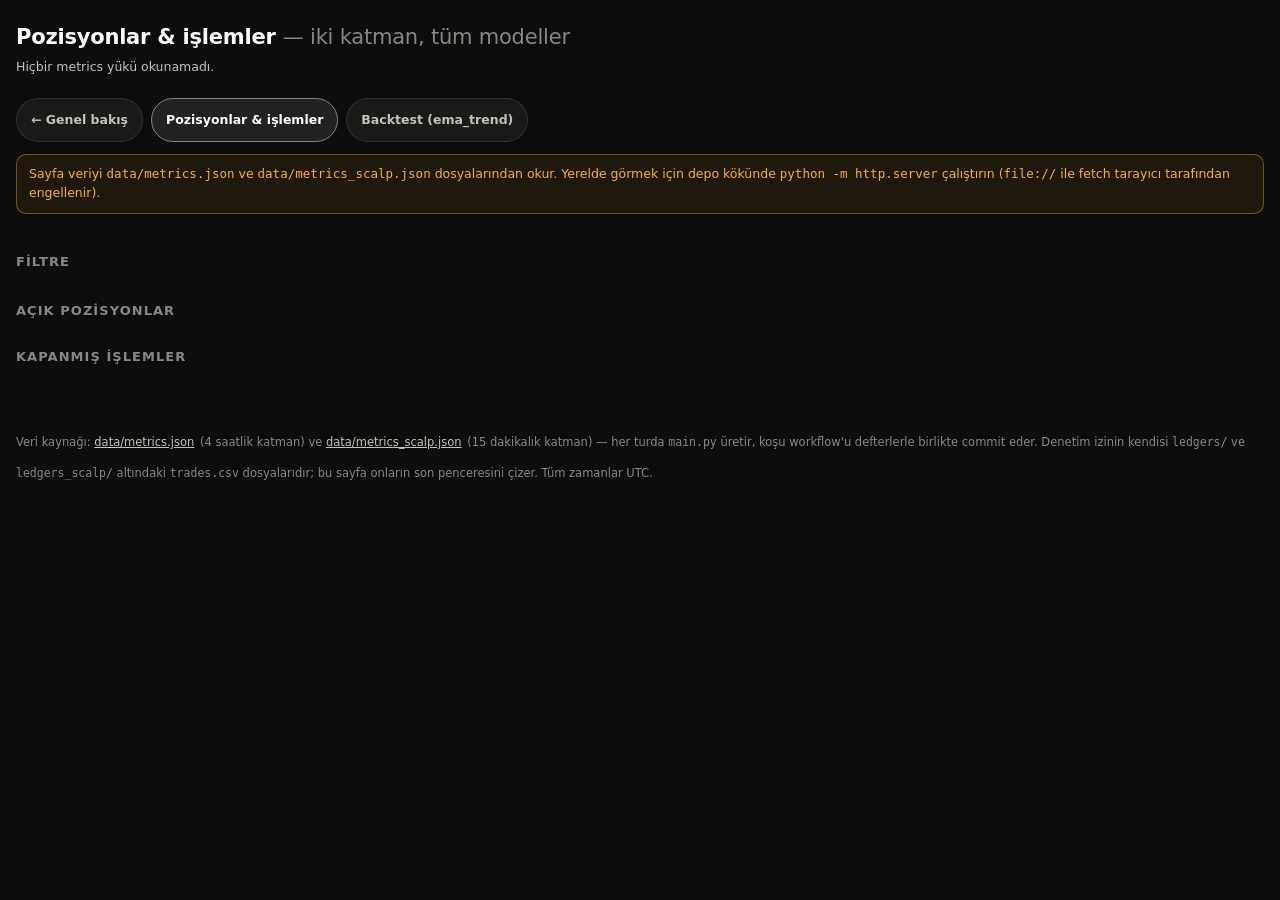
==== docs/positions.html @ c072cf9b "Add crypto-paper-bot multi-strategy paper trading measurement framework Ports the project from mugia" ====
<!doctype html>
<html lang="tr">
<head>
<meta charset="utf-8">
<meta name="viewport" content="width=device-width, initial-scale=1, viewport-fit=cover">
<meta name="color-scheme" content="dark">
<meta name="theme-color" content="#0d0d0d">
<link rel="icon" href="data:,">
<title>Pozisyonlar & işlemler — Paper Trading</title>
<!--
  YOĞUN GÖRÜNÜM: açık pozisyonların ve kapanmış işlemlerin tamamı, İKİ KATMAN
  (4 saatlik `base` ve 15 dakikalık `scalp`) tek sayfada, model filtresiyle.

  Neden iki katman aynı sayfada ama aynı İSTATİSTİKTE değil: bu sayfa bir sıralama
  tablosu değil, bir DEFTER GÖRÜNÜMÜDÜR — "şu anda ne açık, bugüne kadar ne kapandı"
  sorusunu cevaplar. Katmanlar arası kıyas yapılmaz (CLAUDE.md > Katmanlar), bu yüzden
  katman her satırda etiketiyle durur ve ölçüm şeridi KATMAN BAŞINA AYRI bir kart
  verir; iki katmanın ortalama R'si hiçbir görünümde tek bir sayıda toplanmaz.

  Sayfa ORTALAMA R ve KAZANMA ORANINI HESAPLAMAZ: ikisini de yükten okur
  (shared.js::statsSlice -> core/metrics.py). Aynı sayının iki yerde hesaplanması,
  bugün hizalansa bile yarın ayrışır ve aynı model iki sayfada iki farklı kazanma
  oranı gösterirdi — okuyucuya iki ayrı ölçüm gibi gelirdi (kural 7).

  Tablo bir DOLUM defteridir: kısmi çıkışlar ve fraksiyonel hedefler ayrı satır olarak
  GÖRÜNÜR ama istatistiğe GİRMEZ ve "DİLİM" etiketiyle durur. Tamamlanmış bir işlem
  değil, aynı pozisyonun bir dilimidirler; ölçüm onları pozisyon başına birleştirir
  (core/metrics.py::merge_fills), bu yüzden işlem sayısı satır sayısından az olabilir.

  Ortak tasarım dili ve yardımcılar kardeş dosyalarda: shared.css, shared.js. Harici
  framework yok, build adımı yok, CDN yok.

  MOBİL: 480px altında tablolar kart düzenine DÖNER (yatay kaydırma değil) — kritik
  kolon ekran dışına taşarsa sayfa o sayıyı hiç göstermemiş olur. 480px ile tam
  genişliğin arasındaki ekranlarda tablo KENDİ konteynerinde kayar, sayfa değil.
-->
<link rel="stylesheet" href="shared.css">
<style>
  /* Yalnızca bu sayfaya özgü: yoğun tablonun kırılımı ve durum rozetleri. */

  /* Tablo ile kart AYNI veriyi iki düzende verir; hangisinin görüneceğine yalnızca
     genişlik karar verir. Eşik 480px: altında hiçbir tablo düzeni 15 kolonu sayıları
     kırpmadan veremez, üstünde tablo konteyneri kendi içinde kayar. */
  .wide { display: none; }
  .tablewrap {
    overflow-x: auto; -webkit-overflow-scrolling: touch;
    border: 1px solid var(--hair); border-radius: var(--radius); background: var(--surface);
  }
  .tablewrap > table.grid { min-width: 100%; }
  .tablewrap table.grid th { position: sticky; top: 0; background: var(--surface); z-index: 1; }
  /* Model adı satırın kimliğidir: sarmaz, kırpılmaz. */
  table.grid td.model-cell { white-space: nowrap; color: var(--ink); font-weight: 600; }
  table.grid td.state-cell { white-space: nowrap; }
  /* Sonuç kolonu: KAZANÇ/KAYIP ayrımı renkle DEĞİL, önce sözle verilir — renk körlüğünde
     tek başına renk bir sonuç bildiremez. */
  .outcome { display: inline-flex; align-items: baseline; gap: 6px; white-space: nowrap; }
  .outcome b { font-size: 10px; letter-spacing: 0.06em; font-weight: 700; }
  .outcome span { color: var(--ink-muted); font-size: 11px; }

  .filters { display: flex; flex-wrap: wrap; gap: 10px 12px; align-items: flex-end; }
  .filters .field select { max-width: min(92vw, 320px); }
  .summary { margin-bottom: 10px; }

  /* Ölçüm kartı KATMAN BAŞINADIR: `layer=all` iken iki kart yan yana değil ALT ALTA
     durur ve her biri kendi başlığını taşır. Yan yana koymak, iki katmanın sayılarını
     aynı satırda kıyaslanacak bir çift gibi gösterirdi (CLAUDE.md > Katmanlar). */
  .measure { margin-bottom: 12px; }
  .measure-h { display: flex; flex-wrap: wrap; gap: 4px 8px; align-items: baseline; margin-bottom: 6px; }
  .measure-h b { font-size: 12px; letter-spacing: 0.04em; text-transform: uppercase; }
  .measure-h span { color: var(--ink-muted); font-size: 11px; }
  .measure-note { margin-top: -2px; }

  @media (min-width: 480px) {
    .wide { display: block; }
    .narrow { display: none; }
  }
</style>
</head>

<body>
<div class="wrap wide-page">

  <header class="top">
    <h1>Pozisyonlar &amp; işlemler <span>— iki katman, tüm modeller</span></h1>
    <p class="sub" id="stamp">yükleniyor…</p>
    <div class="chips" id="chips"></div>
    <nav class="nav">
      <a href="index.html">← Genel bakış</a>
      <a href="positions.html" aria-current="page">Pozisyonlar &amp; işlemler</a>
      <a href="backtest.html">Backtest (ema_trend)</a>
    </nav>
    <div id="banner"></div>
  </header>

  <main>
    <section id="sec-filters">
      <h2>Filtre</h2>
      <div class="filters" id="filters"></div>
    </section>

    <section id="sec-open">
      <h2>Açık pozisyonlar</h2>
      <p class="note" id="open-note"></p>
      <div id="open-host"></div>
    </section>

    <section id="sec-closed">
      <h2>Kapanmış işlemler</h2>
      <p class="note" id="closed-note"></p>
      <div id="closed-summary"></div>
      <div class="controls" id="closed-filters"></div>
      <div id="closed-host"></div>
      <div class="pager" id="closed-pager"></div>
    </section>
  </main>

  <footer>
    Veri kaynağı: <a href="data/metrics.json">data/metrics.json</a> (4 saatlik katman) ve
    <a href="data/metrics_scalp.json">data/metrics_scalp.json</a> (15 dakikalık katman) —
    her turda <code>main.py</code> üretir, koşu workflow'u defterlerle birlikte commit eder.
    Denetim izinin kendisi <code>ledgers/</code> ve <code>ledgers_scalp/</code> altındaki
    <code>trades.csv</code> dosyalarıdır; bu sayfa onların son penceresini çizer.
    Tüm zamanlar UTC. <span id="foot-extra"></span>
  </footer>

</div>

<script src="shared.js"></script>
<script>
"use strict";

/* ------------------------------------------------------------------ *
 * Katmanlar. İkisi AYRI yüktür ve ayrı turlarda koşar (config.yaml >
 * layers): biri okunamıyorsa (katman henüz hiç koşmadı, fork) sayfa
 * diğerini gösterir ve eksikliği SÖYLER — sessizce boş bir tablo,
 * "hiç işlem yok" ile "dosya yok"u aynı görüntüye indirirdi.
 * ------------------------------------------------------------------ */
const LAYERS = [
  { key: "base",  file: "data/metrics.json",       label: "4 saat",  note: "ana yarışma" },
  { key: "scalp", file: "data/metrics_scalp.json", label: "15 dk",   note: "scalp katmanı" },
];

const TRADE_PAGE_SIZE = 50;

let PAYLOADS = {};        // katman -> yük
let MISSING = [];         // okunamayan katmanlar
let POSITIONS = [];       // tüm açık pozisyonlar (katman etiketli)
let TRADES = [];          // tüm kapanmış işlem satırları (katman etiketli)
let MODEL_INDEX = [];     // {layer, model, is_replica, is_benchmark}
let TRADE_WINDOW = [];    // {layer, model, total, shown} — yükün penceresi
let STYLE = {};           // model -> {color, ...}; docs/shared.js::assignStyles

const view = { layer: "all", model: "all", dir: "all", outcome: "all", from: "", to: "", page: 0 };

/* ------------------------------------------------------------------ *
 * Yükleme — iki yük paralel okunur, biri düşerse diğeri çizilir.
 * ------------------------------------------------------------------ */
Promise.all(LAYERS.map((layer) =>
  fetchPayload(layer.file)
    .then((d) => ({ layer, data: d }))
    .catch(() => ({ layer, data: null }))
)).then((results) => {
  for (const { layer, data } of results) {
    if (data) PAYLOADS[layer.key] = data; else MISSING.push(layer);
  }
  if (!Object.keys(PAYLOADS).length) {
    el("stamp").textContent = "Hiçbir metrics yükü okunamadı.";
    el("banner").innerHTML =
      '<div class="banner">Sayfa veriyi <code>data/metrics.json</code> ve ' +
      '<code>data/metrics_scalp.json</code> dosyalarından okur. Yerelde görmek için depo ' +
      'kökünde <code>python -m http.server</code> çalıştırın (<code>file://</code> ile fetch ' +
      'tarayıcı tarafından engellenir).</div>';
    return;
  }
  collect();
  readHash();
  renderHeader();
  renderFilters();
  renderAll();
  window.addEventListener("hashchange", () => { readHash(); renderFilters(); renderAll(); });
});

/* ------------------------------------------------------------------ *
 * Toplama: iki yükü TEK listeye indirger ama katman etiketini her
 * satırda taşır — satırın hangi ölçüm koşulundan geldiği kaybolursa
 * iki katman farkında olmadan aynı istatistikte toplanırdı.
 * ------------------------------------------------------------------ */
function collect() {
  POSITIONS = [];
  TRADES = [];
  MODEL_INDEX = [];
  TRADE_WINDOW = [];
  const styleModels = [], benchmarks = [], controls = [];

  for (const layer of LAYERS) {
    const d = PAYLOADS[layer.key];
    if (!d) continue;
    const replicaNames = d.replicas || [];
    const benchNames = d.benchmarks || [];
    const control = (d.acceptance || {}).control_model || null;

    for (const m of (d.models || [])) {
      const name = m.model || m.name;
      MODEL_INDEX.push({
        layer: layer.key,
        model: name,
        is_replica: !!m.is_replica || replicaNames.includes(name),
        is_benchmark: !!m.is_benchmark || benchNames.includes(name),
      });
      styleModels.push(name);
      if (benchNames.includes(name)) benchmarks.push(name);
      if (name === control) controls.push(name);
    }

    for (const p of (d.open_positions || [])) POSITIONS.push({ ...p, layer: layer.key });

    const section = (d.model_trades || {}).models || {};
    const names = Object.keys(section);
    if (names.length) {
      for (const model of names) {
        const entry = section[model] || {};
        const rows = entry.trades || [];
        for (const t of rows) TRADES.push({ ...t, model: t.model || model, layer: layer.key });
        TRADE_WINDOW.push({
          layer: layer.key, model,
          total: num(entry.total) ?? rows.length, shown: rows.length,
        });
      }
    } else {
      // `model_trades` bölümünden önce üretilmiş bir yük: ortak akış sessizce boş
      // gösterilmez, elde olan satırlar çizilir ve pencerenin eksik olduğu yazılır.
      for (const t of (d.recent_trades || [])) TRADES.push({ ...t, layer: layer.key, partialWindow: true });
    }
  }

  POSITIONS.sort((a, b) =>
    (a.model || "").localeCompare(b.model || "") ||
    String(b.opened_at || "").localeCompare(String(a.opened_at || "")));
  TRADES.sort((a, b) => String(b.closed_at || "").localeCompare(String(a.closed_at || "")));
  indexFills();
  STYLE = assignStyles(styleModels, benchmarks, controls[0] || null);
}

const layerLabel = (key) => (LAYERS.find((l) => l.key === key) || {}).label || key;
const modelKey = (row) => row.layer + "::" + row.model;

/* Yükte üç alan bulunmayabilir (bu sayfadan ÖNCE üretilmiş bir metrics.json):
   durum rozetleri, riske edilen tutar ve çıkışın alt sebebi. Eksikliği "—" ile
   geçiştirmek, okuyucuya "bu pozisyonda yönetim yok" dedirtirdi; sayfa bunun yerine
   yükün eski olduğunu söyler. */
const hasExitState = () => POSITIONS.some((p) => "breakeven_done" in p);
const hasLeverage = () => TRADES.some((t) => "leverage" in t);

/* ------------------------------------------------------------------ *
 * Adres çubuğu = görünüm durumu: filtrelenmiş bir görünüm
 * paylaşılabilir ve geri tuşu çalışır olmalı.
 * ------------------------------------------------------------------ */
function readHash() {
  const raw = (location.hash || "").replace(/^#/, "");
  const params = new URLSearchParams(raw);
  view.layer = params.get("layer") || "all";
  view.model = params.get("model") || "all";
  view.dir = params.get("dir") || "all";
  view.outcome = params.get("outcome") || "all";
  view.from = params.get("from") || "";
  view.to = params.get("to") || "";
  view.page = Math.max(0, parseInt(params.get("page") || "0", 10) || 0);
}

function writeHash(reset) {
  if (reset) view.page = 0;
  const params = new URLSearchParams();
  for (const key of ["layer", "model", "dir", "outcome", "from", "to"]) {
    if (view[key] && view[key] !== "all") params.set(key, view[key]);
  }
  if (view.page) params.set("page", String(view.page));
  const next = params.toString();
  // `replaceState` değil `hash`: geri tuşu filtre adımlarını geri almalı.
  location.hash = next ? "#" + next : "";
}

/* ------------------------------------------------------------------ *
 * Başlık
 * ------------------------------------------------------------------ */
function renderHeader() {
  const parts = LAYERS.filter((l) => PAYLOADS[l.key]).map((l) =>
    l.label + " katmanı son tur " + shortTs(PAYLOADS[l.key].as_of));
  el("stamp").textContent = parts.join(" · ");

  const chips = [];
  for (const layer of LAYERS) {
    const d = PAYLOADS[layer.key];
    if (!d) continue;
    const open = (d.open_positions || []).length;
    const models = (d.models || []).length;
    chips.push("<b>" + esc(layer.label) + "</b> " + models + " model · " + open + " açık pozisyon");
  }
  el("chips").innerHTML = chips.map((c) => '<span class="chip">' + c + "</span>").join("");

  const warnings = MISSING.map((l) =>
    l.label + " katmanının yükü (<code>" + esc(l.file) + "</code>) okunamadı: o katmanın " +
    "satırları bu sayfada yok.");
  const stale = [];
  if (POSITIONS.length && !hasExitState()) {
    stale.push("Yükte çıkış yönetimi durumu (başabaş/kısmi/takip) ve riske edilen tutar yok: " +
      "bu alanlar <code>core/report.py</code>'ye bu sayfayla eklendi ve bir SONRAKİ turda gelir. " +
      "Durum kolonu o zamana kadar boş kalır — uydurulmaz.");
  }
  el("banner").innerHTML = [...warnings, ...stale]
    .map((text) => '<div class="banner">' + text + "</div>").join("");
}

/* ------------------------------------------------------------------ *
 * Filtreler
 * ------------------------------------------------------------------ */
function renderFilters() {
  const layers = LAYERS.filter((l) => PAYLOADS[l.key]);
  const options = ['<option value="all">tüm modeller</option>'];
  for (const layer of layers) {
    const rows = MODEL_INDEX.filter((m) => m.layer === layer.key);
    if (!rows.length) continue;
    options.push('<optgroup label="' + esc(layer.label + " — " + layer.note) + '">');
    for (const m of rows) {
      const suffix = m.is_benchmark ? " (referans çıpası)" : m.is_replica ? " (dış sistem kopyası)" : "";
      const key = m.layer + "::" + m.model;
      options.push('<option value="' + esc(key) + '"' + (view.model === key ? " selected" : "") + ">" +
        esc(m.model + suffix) + "</option>");
    }
    options.push("</optgroup>");
  }

  const layerSeg = layers.length > 1
    ? '<div class="field"><span>katman</span><div class="seg" id="layer-seg">' +
      [["all", "hepsi"], ...layers.map((l) => [l.key, l.label])].map(([key, label]) =>
        '<button type="button" data-layer="' + esc(key) + '" aria-pressed="' +
        (view.layer === key) + '">' + esc(label) + "</button>").join("") + "</div></div>"
    : "";

  el("filters").innerHTML =
    layerSeg +
    '<div class="field"><span>model</span><select id="model-select">' + options.join("") + "</select></div>" +
    '<div class="field"><span>tarih (kapanış) başlangıç</span>' +
      '<input type="date" id="from-date" value="' + esc(view.from) + '"></div>' +
    '<div class="field"><span>bitiş</span>' +
      '<input type="date" id="to-date" value="' + esc(view.to) + '"></div>' +
    '<button type="button" class="linkbtn" id="reset">filtreleri sıfırla</button>';

  const seg = el("layer-seg");
  if (seg) {
    seg.querySelectorAll("button[data-layer]").forEach((button) => {
      button.addEventListener("click", () => {
        view.layer = button.dataset.layer;
        // Katman değişince başka bir katmanın modeli seçili kalamaz.
        if (view.model !== "all" && view.layer !== "all" && !view.model.startsWith(view.layer + "::")) {
          view.model = "all";
        }
        writeHash(true);
      });
    });
  }
  el("model-select").addEventListener("change", (ev) => {
    view.model = ev.target.value;
    if (view.model !== "all") view.layer = view.model.split("::")[0];
    writeHash(true);
  });
  el("from-date").addEventListener("change", (ev) => { view.from = ev.target.value; writeHash(true); });
  el("to-date").addEventListener("change", (ev) => { view.to = ev.target.value; writeHash(true); });
  el("reset").addEventListener("click", () => {
    view.layer = "all"; view.model = "all"; view.dir = "all"; view.outcome = "all";
    view.from = ""; view.to = ""; writeHash(true);
  });
}

const matchesScope = (row) =>
  (view.layer === "all" || row.layer === view.layer) &&
  (view.model === "all" || modelKey(row) === view.model);

function renderAll() {
  renderOpen();
  renderClosed();
}

/* ================================================================== *
 * AÇIK POZİSYONLAR
 * ================================================================== */
const OPEN_COLUMNS = [
  "model", "sembol", "yön", "giriş", "anlık fiyat", "anlık K/Z", "anlık R",
  "TP", "SL", "durum", "kaldıraç", "margin", "riske edilen", "funding", "açılış (UTC)",
];

/* Hedefler KALAN hedeflerdir: dolmuş bir kısmi TP pozisyondan düşülür
   (core/portfolio.py), yani kolon "bundan sonra ne bekleniyor"u gösterir. */
function targetHtml(position) {
  const targets = position.take_profits || [];
  if (!targets.length) return DASH;
  return targets.map((tp) => {
    const fraction = num(tp.fraction);
    const text = price(tp.price) + (fraction !== null && fraction < 1 ? " (%" + (fraction * 100).toFixed(0) + ")" : "");
    return '<span class="nw">' + esc(text) + "</span>";
  }).join(" / ");
}

function stopHtml(position) {
  if (position.stop_price == null) return DASH;   // stop'suz referans çıpası (kural 15)
  const moved = position.stop_moved;
  return '<span class="nw">' + esc(price(position.stop_price)) + "</span>" +
    (moved ? ' <span class="tag" title="ilk stop: ' + esc(price(position.initial_stop_price)) +
      '">taşındı</span>' : "");
}

/* Durum rozetleri: mekanizma BİLDİRİLMİŞSE görünür, TETİKLENMİŞSE yanar.
   Bildirilmemiş bir mekanizmayı "kapalı" diye çizmek, üç aşamalı çıkış yönetimini
   hiç kullanmayan bir modeli kullanıyormuş gibi gösterirdi (kural 13b: alanların
   varsayılanı None'dır ve doldurmayan model bu yetenekten etkilenmez). */
function stateHtml(position) {
  if (!("breakeven_done" in position)) return DASH;
  const badges = [];
  if (position.breakeven_at_r != null) {
    badges.push([position.breakeven_done, "BE",
      "başabaş: " + fmt(position.breakeven_at_r, 1) + "R'da stop girişe çekilir"]);
  }
  if (position.partial_tp) {
    const tp = position.partial_tp;
    badges.push([position.partial_done, "KISMİ",
      "kısmi çıkış: " + fmt(tp.r, 1) + "R'da %" + fmt((num(tp.fraction) || 0) * 100, 0)]);
  }
  if (position.trailing_atr != null) {
    badges.push([true, "TAKİP", "ATR takip eden stop: " + fmt(position.trailing_atr, 1) + "×ATR"]);
  } else if (position.trail_giveback_pct != null) {
    badges.push([!!position.trailing_active,
      "TAKİP", "geri verme takibi: kazancın en çok %" +
      fmt((num(position.trail_giveback_pct) || 0) * 100, 0) + "'i (kısmi çıkıştan SONRA)"]);
  }
  if (!badges.length) return DASH;
  return '<span class="badges">' + badges.map(([on, label, title]) =>
    '<span class="badge ' + (on ? "on" : "off") + '" title="' + esc(title) + '">' +
    esc(label) + "</span>").join("") + "</span>";
}

const modelCell = (row) =>
  '<span class="swatch" style="background:' + esc((STYLE[row.model] || {}).color || "#898781") + '"></span>' +
  esc(row.model) + '<span class="tag">' + esc(layerLabel(row.layer)) + "</span>";

function renderOpen() {
  const rows = POSITIONS.filter(matchesScope);
  const host = el("open-host");
  const unmarked = rows.some((p) => p.marked === false);

  el("open-note").innerHTML =
    "<b>" + rows.length + " açık pozisyon</b> — anlık K/Z ve anlık R, pozisyonun " +
    "<code>as_of</code> barındaki kapanışla işaretlenmesinden gelir ve <b>çıkış maliyetini " +
    "İÇERMEZ</b>: pozisyon kapanmadığı için çıkış fiyatı da komisyonu da bilinmez. " +
    "<b>Anlık R</b> = anlık K/Z ÷ giriş anındaki 1R (ilk stop'tan); stop'suz referans " +
    "pozisyonda tanımsızdır. Riske edilen tutar = <code>boyut × |giriş − ilk stop|</code>, " +
    "margin = pozisyonun bağladığı teminat — ikisi farklı sorulardır." +
    (unmarked ? " <b>*</b> işaretli fiyat: sembolün <code>as_of</code> barı anlık görüntüde " +
      "yoktu, pozisyon giriş fiyatından işaretlendi." : "");

  if (!rows.length) {
    host.innerHTML = '<p class="empty">Bu filtreyle açık pozisyon yok.</p>';
    return;
  }

  const table = '<div class="tablewrap wide"><table class="grid"><thead><tr>' +
    OPEN_COLUMNS.map((c) => "<th>" + esc(c) + "</th>").join("") +
    "</tr></thead><tbody>" + rows.map((p) => {
      const cells = [
        ["model-cell", modelCell(p)],
        ["symcell", esc(p.symbol)],
        ["", dirBadge(p.direction)],
        ["", esc(price(p.entry_price))],
        ["", esc(price(p.mark_price) + (p.marked === false ? " *" : ""))],
        [signClass(p.pnl), esc(usd(p.pnl))],
        [signClass(p.r), esc(fmtSigned(p.r))],
        ["wrapcell", targetHtml(p)],
        ["wrapcell", stopHtml(p)],
        ["state-cell", stateHtml(p)],
        ["", esc(p.leverage == null ? DASH : fmt(p.leverage, 2) + "×")],
        ["", esc(fmt(p.margin))],
        ["", esc(fmt(p.risk_amount))],
        [signClass(p.funding), esc(usd(p.funding))],
        ["", esc(fullTs(p.opened_at))],
      ];
      return '<tr class="data">' + cells.map(([cls, value]) =>
        '<td class="' + cls + '">' + value + "</td>").join("") + "</tr>" +
        (p.reason
          ? '<tr><td class="reason-cell" colspan="' + OPEN_COLUMNS.length + '">' + esc(p.reason) + "</td></tr>"
          : "");
    }).join("") + "</tbody></table></div>";

  const cards = '<div class="rows narrow">' + rows.map((p) => {
    const fields = [
      ["giriş", esc(price(p.entry_price))],
      ["anlık fiyat", esc(price(p.mark_price) + (p.marked === false ? " *" : ""))],
      ["anlık R", esc(fmtSigned(p.r))],
      ["TP", targetHtml(p), true],
      ["SL", stopHtml(p), true],
      ["durum", stateHtml(p), true],
      ["kaldıraç", esc(p.leverage == null ? DASH : fmt(p.leverage, 2) + "×")],
      ["margin", esc(fmt(p.margin))],
      ["riske edilen", esc(fmt(p.risk_amount))],
      ["funding", esc(usd(p.funding))],
      ["açılış (UTC)", esc(fullTs(p.opened_at))],
    ];
    return '<article class="row">' +
      '<div class="row-top"><div>' +
        '<span class="row-sym">' + esc(p.symbol) + "</span> " + dirBadge(p.direction) +
        '<div class="row-model">' + modelCell(p) + "</div>" +
      "</div>" +
      '<div style="text-align:right">' +
        '<div class="row-val ' + signClass(p.pnl) + '">' + esc(usd(p.pnl)) + "</div>" +
        '<div class="row-val-sub ' + signClass(p.pnl_pct) + '">' + esc(fmtSigned(p.pnl_pct)) + "%</div>" +
      "</div></div>" +
      '<div class="row-grid">' + fields.map(([k, v, html]) =>
        "<div><span>" + esc(k) + "</span> <b>" + (html ? v : '<span class="nw">' + v + "</span>") + "</b></div>"
      ).join("") + "</div>" +
      (p.reason ? '<div class="reason">' + esc(p.reason) + "</div>" : "") +
      "</article>";
  }).join("") + "</div>";

  host.innerHTML = table + cards;
}

/* ================================================================== *
 * KAPANMIŞ İŞLEMLER
 * ================================================================== */
const CLOSED_COLUMNS = [
  "model", "sembol", "yön", "sonuç", "giriş", "çıkış", "miktar", "kaldıraç",
  "K/Z", "komisyon", "funding", "R", "açılış (UTC)", "kapanış (UTC)",
];

/* Satır tamamlanmış bir işlem mi, yoksa bir pozisyonun DİLİMİ mi.
   İki kaynağı var ve ikisi de gerekli:
   - `exit_reason == "partial"`: üç aşamalı çıkışın kısmi dolumu (modeller 13/14/15).
   - Aynı pozisyonun birden çok satırı: `avwap` iki TP seviyesi, `downtrend_rally`
     yarım TP kullanır; bunlar "tp" kodu taşır, "partial" değil. Yalnızca ilk ölçüte
     bakmak o modellerin dilimlerini tamamlanmış işlem gibi gösterirdi.
   Pozisyonu KAPATAN son dolum tamamlanmış işlemdir; ondan öncekiler dilimdir.
   `PARTIAL_FILLS` yüklenen pencere üzerinden kurulur (bkz. collect). */
let PARTIAL_FILLS = new Set();
const fillKey = (t) =>
  [t.layer, t.model, t.symbol, t.direction, t.opened_at].join(" ");
const rowId = (t) => fillKey(t) + " " + t.closed_at + " " + t.exit_reason;

function indexFills() {
  const byPosition = new Map();
  for (const t of TRADES) {
    if (!t.opened_at) continue;   // kimliği olmayan satır kendi başına bir pozisyondur
    const key = fillKey(t);
    if (!byPosition.has(key)) byPosition.set(key, []);
    byPosition.get(key).push(t);
  }
  PARTIAL_FILLS = new Set();
  for (const fills of byPosition.values()) {
    if (fills.length < 2) continue;
    // TRADES yeniden eskiye sıralı: pozisyonu kapatan dolum listenin BAŞINDADIR.
    for (const t of fills.slice(1)) PARTIAL_FILLS.add(rowId(t));
  }
}

const isPartial = (t) =>
  (t.is_partial === true) || t.exit_reason === "partial" || PARTIAL_FILLS.has(rowId(t));

/* KAZANÇ/KAYIP ölçütü net K/Z'dir, R değil: R'si olmayan bir işlem de (stop'suz
   referans pozisyon) kazanmış ya da kaybetmiş olabilir. */
function outcomeHtml(t) {
  const pnl = num(t.pnl);
  if (isPartial(t)) {
    // Dilim bir sonuç DEĞİLDİR: kalanı hâlâ açıktı ve pozisyonun sonucu son dolumda
    // belli olur. KAZANÇ/KAYIP yazmak, kârda gerçekleşen bir kısmi çıkışı tamamlanmış
    // bir kazanç gibi gösterirdi.
    return '<span class="outcome" title="Pozisyonun bir dilimi — istatistiğe dahil değil">' +
      '<b class="badge info">DİLİM</b><span>' + esc(exitText(t)) +
      ' · istatistiğe dahil değil</span></span>';
  }
  const label = pnl === null ? DASH : (pnl > 0 ? "KAZANÇ" : pnl < 0 ? "KAYIP" : "BAŞABAŞ");
  return '<span class="outcome"><b class="' + signClass(pnl) + '">' + esc(label) + "</b>" +
    '<span class="' + exitClass(t.exit_reason) + '">' + esc(exitText(t)) + "</span></span>";
}

function filteredTrades() {
  return TRADES.filter((t) => {
    if (!matchesScope(t)) return false;
    if (view.dir !== "all" && t.direction !== view.dir) return false;
    if (view.from && dayKey(t.closed_at) < view.from) return false;
    if (view.to && dayKey(t.closed_at) > view.to) return false;
    if (view.outcome === "partial") return isPartial(t);
    if (view.outcome === "win") return !isPartial(t) && (num(t.pnl) || 0) > 0;
    if (view.outcome === "loss") return !isPartial(t) && (num(t.pnl) || 0) < 0;
    return true;
  });
}

/* ------------------------------------------------------------------ *
 * Ölçüm bu sayfada HESAPLANMAZ, yükten okunur (shared.js::statsSlice).
 *
 * Ortalama R ve kazanma oranı `core/metrics.py`nin tanımlarıdır: birim
 * POZİSYONDUR, dolum değil — kısmi çıkış ve fraksiyonel TP satırları
 * orada tek pozisyona indirgenir. Aynı hesabı burada ikinci kez kurmak,
 * bugün hizalansa bile yarın ayrışırdı (birinin kısmi çıkışı sayması
 * yeter) ve aynı model iki sayfada iki farklı kazanma oranı gösterirdi.
 * Tablo defterin satırlarını çizer; şerit ölçümü söyler. İkisi farklı
 * sorulardır ve sayfa ikisini ayrı ayrı yazar.
 *
 * KATMAN BAŞINA AYRI KART: `layer=all` iken iki katmanın R'sini tek
 * ortalamada toplamak, dashboard'ın ayrı tablolarla engellediği
 * katmanlar arası kıyası sayfanın ilk ekranında yapmak olurdu
 * (CLAUDE.md > Katmanlar: "Katmanlar arası kıyas YAPILMAZ").
 * ------------------------------------------------------------------ */
function measurementCards() {
  const cards = [];
  for (const layer of LAYERS) {
    const payload = PAYLOADS[layer.key];
    if (!payload) continue;
    if (view.layer !== "all" && view.layer !== layer.key) continue;
    let model = null;
    if (view.model !== "all") {
      const parts = String(view.model).split("::");
      if (parts[0] !== layer.key) continue;   // seçili model başka katmanda
      model = parts[1];
    }
    const stats = statsSlice(payload, model, view.dir);
    if (stats) cards.push({ layer, model, stats });
  }
  return cards;
}

/* Yükün cevaplayamadığı filtreler: ölçüm defterin TAMAMI üzerinden hesaplanır,
   satır filtresini izlemez. Sessiz kalmak, okuyucuya "seçtiğim aralığın ortalaması"
   dedirtirdi. */
const rowOnlyFilterActive = () => view.outcome !== "all" || !!view.from || !!view.to;

function renderMeasurement() {
  const cards = measurementCards();
  const host = el("closed-summary");
  if (!cards.length) {
    host.innerHTML = '<p class="empty">Bu kapsamda ölçüm yok.</p>';
    return;
  }
  const dirText = view.dir === "all" ? "long + short" : view.dir;
  host.innerHTML = cards.map(({ layer, model, stats }) => {
    const measured = (num(stats.trades) || 0) > 0;
    const scope = model
      ? esc(model)
      : "yarışmacı havuzu (" + (stats.models || []).length + " model)";
    // Havuz çıpayı ve kopyayı DIŞARIDA bırakır (kural 15/15b): R'leri ya yoktur ya
    // başka birimdedir. Tablo onların satırlarını yine gösterir; fark söylenmezse
    // okuyucu şeridi tablonun özeti sanardı.
    const caveat = model
      ? ""
      : " — çıpa ve dış sistem kopyası havuza girmez, tabloda görünür";
    const tiles = [
      ["işlem (pozisyon)", measured ? String(num(stats.trades)) : DASH, ""],
      // İşlem yoksa net K/Z "0.00" DEĞİL "—"dir: sıfır, "işlem oldu ve tam başabaş
      // bitti" demektir (core/metrics.py'nin nan kuralının aynısı).
      ["net K/Z (USDT)", measured ? usd(stats.pnl) : DASH, measured ? signClass(stats.pnl) : ""],
      ["ortalama R", fmtSigned(stats.avg_r), signClass(stats.avg_r)],
      ["kazanma oranı", pct(stats.win_rate), ""],
    ];
    return '<div class="measure"><div class="measure-h"><b>' + esc(layer.label) +
      '</b> <span>' + scope + " · " + esc(dirText) + esc(caveat) + "</span></div>" +
      '<div class="strip summary">' + tiles.map(([k, v, cls]) =>
        '<div><div class="tile-k">' + esc(k) + '</div><div class="tile-v ' + cls + '">' +
        esc(v) + "</div></div>").join("") + "</div></div>";
  }).join("") +
  (rowOnlyFilterActive()
    ? '<p class="note measure-note">Sonuç ve tarih filtreleri yalnızca <b>tabloyu</b> ' +
      "daraltır: yukarıdaki ölçüm defterin tamamından gelir (<code>core/metrics.py</code>) " +
      "ve bir alt kümenin ortalaması değildir.</p>"
    : "");
}

function renderClosed() {
  const rows = filteredTrades();
  const partials = rows.filter(isPartial).length;
  const scoped = TRADE_WINDOW.filter((w) =>
    (view.layer === "all" || w.layer === view.layer) &&
    (view.model === "all" || w.layer + "::" + w.model === view.model));
  const total = scoped.reduce((sum, w) => sum + w.total, 0);
  const shown = scoped.reduce((sum, w) => sum + w.shown, 0);
  const windowPartial = TRADES.some((t) => t.partialWindow);

  el("closed-note").innerHTML =
    "Yeniden eskiye, " + TRADE_PAGE_SIZE + "'şer — bu tablo <b>dolum</b> defteridir. " +
    "<b>Kısmi çıkış ve fraksiyonel hedef satırları ayrı satır olarak listelenir ve " +
    "istatistiğe DAHİL EDİLMEZ</b>: tamamlanmış işlem değil, aynı pozisyonun dilimidirler. " +
    "Yukarıdaki ölçüm onları pozisyon başına birleştirir (<code>core/metrics.py</code>), " +
    "bu yüzden <b>işlem sayısı tablodaki satır sayısından az olabilir</b>. " +
    "<b>R</b> = net K/Z ÷ dilimin gerçekleşen 1R'si (giriş anındaki ilk stop'tan); " +
    "pozisyonun R'si dilimlerin ortalaması değil, Σpnl ÷ Σrisk'tir. " +
    "Bu kapsamda <b>" + rows.length + "</b> satır var, <b>" + partials + "</b> tanesi kısmi. " +
    (total > shown
      ? "Defterde <b>" + total + "</b> satır var, yükte son <b>" + shown + "</b> tanesi; " +
        "tamamı <code>ledgers*/&lt;model&gt;/trades.csv</code>'de."
      : "Bu kapsamda defterdeki <b>" + total + "</b> satırın tamamı yükte.") +
    (windowPartial
      ? " <b>Uyarı:</b> yüklerden biri <code>model_trades</code> bölümünden önce üretilmiş; " +
        "o katman için yalnızca ortak akışa giren son işlemler görünüyor."
      : "") +
    (hasLeverage() ? "" : " Kaldıraç kolonu bu yükte yok, bir sonraki turda gelir.");

  renderMeasurement();
  renderClosedFilters(rows.length);

  const pages = Math.max(1, Math.ceil(rows.length / TRADE_PAGE_SIZE));
  if (view.page >= pages) view.page = pages - 1;
  const start = view.page * TRADE_PAGE_SIZE;
  const page = rows.slice(start, start + TRADE_PAGE_SIZE);
  const host = el("closed-host");

  if (!page.length) {
    host.innerHTML = '<p class="empty">Bu filtreyle kapanmış işlem yok.</p>';
    el("closed-pager").innerHTML = "";
    return;
  }

  const table = '<div class="tablewrap wide"><table class="grid"><thead><tr>' +
    CLOSED_COLUMNS.map((c) => "<th>" + esc(c) + "</th>").join("") +
    "</tr></thead><tbody>" + page.map((t) => {
      const cells = [
        ["model-cell", modelCell(t)],
        ["symcell", esc(t.symbol)],
        ["", dirBadge(t.direction)],
        ["wrapcell", outcomeHtml(t)],
        ["", esc(price(t.entry_price))],
        ["", esc(price(t.exit_price))],
        ["", esc(qty(t.qty))],
        ["", esc(t.leverage == null ? DASH : fmt(t.leverage, 2) + "×")],
        [signClass(t.pnl), esc(usd(t.pnl))],
        ["", esc(fmt(t.fee))],
        [signClass(t.funding), esc(usd(t.funding))],
        [signClass(t.r), esc(fmtSigned(t.r))],
        ["", esc(fullTs(t.opened_at))],
        ["", esc(fullTs(t.closed_at))],
      ];
      return '<tr class="data">' + cells.map(([cls, value]) =>
        '<td class="' + cls + '">' + value + "</td>").join("") + "</tr>" +
        (t.reason
          ? '<tr><td class="reason-cell" colspan="' + CLOSED_COLUMNS.length + '">' + esc(t.reason) + "</td></tr>"
          : "");
    }).join("") + "</tbody></table></div>";

  const cards = '<div class="rows narrow">' + page.map((t) => {
    const fields = [
      ["giriş", esc(price(t.entry_price))],
      ["çıkış", esc(price(t.exit_price))],
      ["miktar", esc(qty(t.qty))],
      ["kaldıraç", esc(t.leverage == null ? DASH : fmt(t.leverage, 2) + "×")],
      ["komisyon", esc(fmt(t.fee))],
      ["kayma", esc(fmt(t.slippage_cost))],
      ["funding", esc(usd(t.funding))],
      ["1R (USDT)", esc(fmt(t.risk_amount))],
      ["açılış (UTC)", esc(fullTs(t.opened_at))],
      ["kapanış (UTC)", esc(fullTs(t.closed_at))],
    ];
    return '<article class="row">' +
      '<div class="row-top"><div>' +
        '<span class="row-sym">' + esc(t.symbol) + "</span> " + dirBadge(t.direction) +
        '<div class="row-model">' + modelCell(t) + "</div>" +
        "<div>" + outcomeHtml(t) + "</div>" +
      "</div>" +
      '<div style="text-align:right">' +
        '<div class="row-val ' + signClass(t.r) + '">' + esc(fmtSigned(t.r)) + "R</div>" +
        '<div class="row-val-sub ' + signClass(t.pnl) + '">' + esc(usd(t.pnl)) + " USDT</div>" +
      "</div></div>" +
      '<div class="row-grid">' + fields.map(([k, v]) =>
        "<div><span>" + esc(k) + '</span> <b><span class="nw">' + v + "</span></b></div>").join("") + "</div>" +
      (t.reason ? '<div class="reason">' + esc(t.reason) + "</div>" : "") +
      "</article>";
  }).join("") + "</div>";

  host.innerHTML = table + cards;

  el("closed-pager").innerHTML =
    '<button type="button" id="page-prev"' + (view.page === 0 ? " disabled" : "") + ">← daha yeni</button>" +
    '<span class="count">' + (start + 1) + "–" + (start + page.length) + " / " + rows.length +
    " · sayfa " + (view.page + 1) + "/" + pages + "</span>" +
    '<button type="button" id="page-next"' + (view.page >= pages - 1 ? " disabled" : "") + ">daha eski →</button>";
  const step = (delta) => {
    view.page += delta;
    writeHash(false);
    el("sec-closed").scrollIntoView({ block: "start" });
  };
  el("page-prev").addEventListener("click", () => step(-1));
  el("page-next").addEventListener("click", () => step(1));
}

function renderClosedFilters(count) {
  const segment = (key, choices) => '<div class="seg" data-key="' + key + '">' +
    choices.map(([value, label]) =>
      '<button type="button" data-value="' + esc(value) + '" aria-pressed="' +
      (view[key] === value) + '">' + esc(label) + "</button>").join("") + "</div>";

  el("closed-filters").innerHTML =
    segment("dir", [["all", "her yön"], ["long", "long"], ["short", "short"]]) +
    segment("outcome", [["all", "hepsi"], ["win", "kazanç"], ["loss", "kayıp"], ["partial", "kısmi"]]) +
    '<span class="pager count">' + count + " satır</span>";

  el("closed-filters").querySelectorAll(".seg").forEach((seg) => {
    seg.querySelectorAll("button[data-value]").forEach((button) => {
      button.addEventListener("click", () => {
        view[seg.dataset.key] = button.dataset.value;
        writeHash(true);
      });
    });
  });
}
</script>
</body>
</html>
---- docs/shared.css ----
/* ==========================================================================
   Paper Trading — ORTAK stil katmanı (docs/index.html + docs/positions.html)
   ==========================================================================
   İki sayfa da aynı ölçümü çizer; aynı sayının iki sayfada farklı görünmesi
   okuyucuya iki ayrı ölçüm gibi gelir. Bu yüzden renk paleti, sayı hizası,
   kart/tablo düzeni ve dokunma hedefi tabanı BURADA tek kopya durur —
   sayfaya özgü görseller (eğri grafiği, korelasyon ısı haritası, model
   kartları, açık pozisyon rozetleri) kendi dosyalarında kalır.

   Hâlâ sıfır bağımlılık: harici framework yok, CDN yok, build adımı yok.
   GitHub Pages bu dosyayı olduğu gibi sunar.

   MOBİL: sayfanın kendisi yatay kaymaz. Geniş tablolar dar ekranda kart
   düzenine döner; arada kalan genişliklerde tablo KENDİ konteynerinde kayar,
   sayfa değil — bir sayıyı ekran dışında bırakmak onu hiç göstermemektir.
   ========================================================================== */

:root {
  color-scheme: dark;
  --plane:        #0d0d0d;
  --surface:      #1a1a19;
  --surface-2:    #222221;
  --ink:          #ffffff;
  --ink-2:        #c3c2b7;
  --ink-muted:    #898781;
  --grid:         #2c2c2a;
  --axis:         #383835;
  --hair:         rgba(255,255,255,0.10);

  --s1: #3987e5;  --s2: #d95926;  --s3: #199e70;  --s4: #c98500;
  --s5: #d55181;  --s6: #008300;  --s7: #9085e9;  --s8: #e66767;

  --good:     #0ca30c;
  --warning:  #fab219;
  --critical: #d03b3b;

  /* Diverging çift: SAYININ İŞARETİ için (pozitif/negatif). */
  --pos: #3987e5;
  --neg: #e66767;
  /* Yön KİMLİĞİ için kategorik slotlar. Short'a negatif kırmızıyı vermek,
     kârdaki bir short'u da kırmızı gösterip "kötü" diye okuturdu. */
  --long:  #3987e5;
  --short: #d95926;

  --radius: 10px;
  --gap: 14px;
  --touch: 44px;   /* dokunma hedefi tabanı; hiçbir tıklanabilir öğe bundan kısa değil */
  --font: system-ui, -apple-system, "Segoe UI", sans-serif;
}

* { box-sizing: border-box; }
html { -webkit-text-size-adjust: 100%; }
body {
  margin: 0;
  background: var(--plane);
  color: var(--ink);
  font: 14px/1.5 var(--font);
  padding: 0 0 56px;
}
.wrap { max-width: 1180px; margin: 0 auto; padding: 0 16px; }
/* Yoğun tablo sayfası 1180px'e sığmaz: 16 kolonluk açık pozisyon tablosu geniş
   ekranda kırpılmadan görünsün diye o sayfa daha geniş bir kap kullanır. */
.wrap.wide-page { max-width: 1600px; }

/* ---------------- başlık ---------------- */
header.top { padding: 22px 0 12px; }
h1 { font-size: 18px; margin: 0 0 4px; letter-spacing: -0.01em; }
h1 span { color: var(--ink-muted); font-weight: 400; }
.sub { color: var(--ink-2); font-size: 12.5px; margin: 0; }
.chips { display: flex; flex-wrap: wrap; gap: 6px; margin-top: 10px; }
.chip {
  border: 1px solid var(--hair); border-radius: 999px; padding: 3px 9px;
  font-size: 11.5px; color: var(--ink-2); background: var(--surface);
  font-variant-numeric: tabular-nums; white-space: nowrap;
}
.chip b { color: var(--ink); font-weight: 600; }

/* Sayfalar arası gezinme. Link bir dokunma hedefidir, metin değil. */
.nav { display: flex; flex-wrap: wrap; gap: 8px; margin-top: 12px; }
.nav a {
  display: inline-flex; align-items: center; gap: 7px; min-height: var(--touch);
  padding: 0 14px; border: 1px solid var(--hair); border-radius: 999px;
  background: var(--surface); color: var(--ink-2); text-decoration: none;
  font: 600 12.5px/1 var(--font);
}
.nav a:hover, .nav a:focus-visible { border-color: var(--axis); color: var(--ink); outline: none; }
.nav a:focus-visible { box-shadow: 0 0 0 2px var(--ink-muted); }
.nav a[aria-current="page"] { background: var(--surface-2); color: var(--ink); border-color: var(--ink-muted); }

section { margin-top: 26px; }
h2 {
  font-size: 13px; text-transform: uppercase; letter-spacing: 0.08em;
  color: var(--ink-muted); margin: 0 0 4px; font-weight: 600;
}
h3.sub {
  margin: 18px 0 6px; font-size: 13px; letter-spacing: .04em;
  text-transform: uppercase; color: var(--ink-muted);
}
.note { color: var(--ink-muted); font-size: 12px; margin: 0 0 10px; max-width: 78ch; }
.note b { color: var(--ink-2); }

.card {
  background: var(--surface); border: 1px solid var(--hair);
  border-radius: var(--radius); padding: 14px;
}
.pos { color: var(--pos); }
.neg { color: var(--neg); }
.empty { color: var(--ink-muted); font-size: 12.5px; padding: 16px 0; margin: 0; }
[hidden] { display: none !important; }

/* ---------------- özet kartları ---------------- */
.sum-grid { display: grid; gap: var(--gap); grid-template-columns: 1fr; }
.sum {
  background: var(--surface); border: 1px solid var(--hair); border-radius: var(--radius);
  padding: 14px; min-width: 0;
}
.sum-k { color: var(--ink-muted); font-size: 11px; text-transform: uppercase; letter-spacing: 0.06em; }
.sum-v {
  font-size: clamp(24px, 7.5vw, 30px); font-weight: 650; line-height: 1.1;
  letter-spacing: -0.02em; font-variant-numeric: tabular-nums; margin-top: 6px;
  overflow-wrap: anywhere;
}
.sum-v small { font-size: 13px; font-weight: 400; color: var(--ink-muted); margin-left: 5px; letter-spacing: 0; }
.sum-sub { color: var(--ink-2); font-size: 12px; margin-top: 6px; overflow-wrap: anywhere; }

.tile-k { color: var(--ink-muted); font-size: 11px; }
.tile-v { font-size: 16px; font-weight: 600; font-variant-numeric: tabular-nums; white-space: nowrap; }
.strip { display: grid; gap: 10px; grid-template-columns: repeat(2, minmax(0, 1fr)); }
.strip > div {
  background: var(--surface); border: 1px solid var(--hair); border-radius: 8px;
  padding: 10px 11px; min-width: 0;
}
.strip .tile-v { font-size: clamp(17px, 5vw, 19px); margin-top: 2px; }

/* ---------------- rozetler ve etiketler ---------------- */
.tag {
  font-size: 9.5px; letter-spacing: 0.06em; padding: 1px 5px; border-radius: 3px;
  border: 1px solid var(--hair); color: var(--ink-muted); margin-left: 7px; font-weight: 600;
  white-space: nowrap;
}
.badges { display: inline-flex; gap: 4px; flex-wrap: wrap; }
.badge {
  display: inline-flex; align-items: center; gap: 3px; font-size: 10px; font-weight: 700;
  letter-spacing: 0.03em; padding: 2px 6px; border-radius: 4px; border: 1px solid transparent;
  background: transparent; font-family: inherit; white-space: nowrap;
}
.badge.on  { color: var(--good);      border-color: rgba(12,163,12,0.45); background: rgba(12,163,12,0.12); }
.badge.off { color: var(--ink-muted); border-color: var(--hair); }
.badge.na  { color: var(--ink-muted); border-color: transparent; }
.badge.warn { color: var(--warning); border-color: rgba(250,178,25,0.45); background: rgba(250,178,25,0.10); }
.badge.info { color: var(--ink-2);   border-color: var(--hair); background: var(--surface-2); }
button.badge { min-height: var(--touch); padding: 0 11px; font-size: 11px; cursor: pointer; }
button.badge:focus-visible { outline: 2px solid var(--ink-muted); outline-offset: 1px; }

.swatch { display: inline-block; width: 9px; height: 9px; border-radius: 2px; margin-right: 7px; vertical-align: baseline; }
.swatch.dashed { background: transparent !important; box-shadow: inset 0 0 0 2px currentColor; }

.dir { font-size: 10px; font-weight: 700; letter-spacing: 0.06em; padding: 1px 5px; border-radius: 3px; white-space: nowrap; }
.dir.long  { color: var(--long);  background: rgba(57,135,229,0.14); }
.dir.short { color: var(--short); background: rgba(217,89,38,0.16); }

/* ---------------- listeler: kart düzeni (mobil öncelikli) ---------------- */
.rows { display: grid; gap: 8px; }
.row {
  background: var(--surface); border: 1px solid var(--hair); border-radius: var(--radius);
  padding: 11px 12px; min-width: 0;
}
.row-top { display: flex; align-items: baseline; justify-content: space-between; gap: 10px; }
.row-top > div { min-width: 0; }
.row-sym { font-weight: 650; font-size: 13.5px; overflow-wrap: anywhere; }
.row-model { color: var(--ink-muted); font-size: 11.5px; }
.row-grid {
  display: grid; grid-template-columns: repeat(2, minmax(0, 1fr)); gap: 4px 14px; margin-top: 8px;
  font-size: 12px; color: var(--ink-2); font-variant-numeric: tabular-nums;
}
.row-grid > div { min-width: 0; }
.row-grid span { color: var(--ink-muted); }
/* Hücre satır sonu ALABİLİR, ama sayının içinden değil: her sayı `.nw` ile atomiktir. */
.row-grid b { font-weight: 600; color: var(--ink-2); white-space: normal; }
.nw { white-space: nowrap; }
.reason {
  margin-top: 8px; padding-top: 8px; border-top: 1px solid var(--grid);
  font-size: 11.5px; color: var(--ink-muted); line-height: 1.45;
  overflow-wrap: anywhere;
}
.row-val { font-size: 15px; font-weight: 650; font-variant-numeric: tabular-nums; white-space: nowrap; }
.row-val-sub { font-size: 11.5px; font-variant-numeric: tabular-nums; white-space: nowrap; }

/* ---------------- listeler: tablo düzeni ---------------- */
/* Tablo ile kart AYNI veriyi iki düzende verir; hangisinin görüneceğine yalnızca
   genişlik karar verir. Eşik sayfaya göre değişir (her sayfa kendi `.wide`/`.narrow`
   kırılımını seçer), ortak olan tablonun kendi biçimidir. */
table.grid { border-collapse: collapse; width: 100%; font-size: 12.5px; table-layout: auto; }
table.grid th, table.grid td { padding: 6px 7px; text-align: right; white-space: nowrap; font-variant-numeric: tabular-nums; }
/* Başlık SARILABİLİR, hücredeki sayı sarılmaz: iki satırlık bir başlık okunur,
   ortadan bölünmüş bir K/Z okunmaz. */
table.grid th {
  color: var(--ink-muted); font-weight: 600; font-size: 10.5px; text-transform: uppercase;
  letter-spacing: 0.04em; border-bottom: 1px solid var(--axis); white-space: normal;
}
table.grid th:first-child, table.grid td:first-child { text-align: left; }
table.grid td.symcell { white-space: normal; }
table.grid tbody tr.data { border-top: 1px solid var(--grid); }
table.grid td.wrapcell { white-space: normal; }
table.grid td.reason-cell {
  text-align: left; white-space: normal; color: var(--ink-muted); font-size: 11.5px;
  padding: 0 8px 9px; overflow-wrap: anywhere;
}

/* ---------------- filtre + sayfalama ---------------- */
.controls { display: flex; flex-wrap: wrap; gap: 8px; align-items: center; margin-bottom: 10px; }
.seg { display: inline-flex; border: 1px solid var(--hair); border-radius: 999px; background: var(--surface); overflow: hidden; }
.seg button {
  min-height: var(--touch); padding: 0 14px; background: transparent; border: 0;
  color: var(--ink-2); font: 600 12px/1 var(--font); cursor: pointer;
}
.seg button + button { border-left: 1px solid var(--hair); }
.seg button[aria-pressed="true"] { background: var(--surface-2); color: var(--ink); }
/* Açılır liste ve tarih kutusu: tarayıcı varsayılanı açık temada gelir ve koyu
   zeminde okunamaz hâle gelirdi. */
.field { display: inline-flex; flex-direction: column; gap: 3px; min-width: 0; }
.field > span { color: var(--ink-muted); font-size: 10.5px; text-transform: uppercase; letter-spacing: 0.05em; }
select, input[type="date"] {
  min-height: var(--touch); padding: 0 12px; border: 1px solid var(--hair); border-radius: 999px;
  background: var(--surface); color: var(--ink); font: 500 12.5px/1 var(--font);
  font-variant-numeric: tabular-nums; max-width: 100%;
}
select:focus-visible, input[type="date"]:focus-visible { outline: 2px solid var(--ink-muted); outline-offset: 1px; }
.linkbtn {
  min-height: var(--touch); padding: 0 14px; border: 1px solid var(--hair); border-radius: 999px;
  background: var(--surface); color: var(--ink-2); font: 600 12.5px/1 var(--font); cursor: pointer;
}
.linkbtn:hover { border-color: var(--axis); color: var(--ink); }
.pager { display: flex; align-items: center; gap: 8px; flex-wrap: wrap; margin-top: 10px; }
.pager button {
  min-height: var(--touch); padding: 0 16px; border: 1px solid var(--hair); border-radius: 999px;
  background: var(--surface); color: var(--ink-2); font: 600 12.5px/1 var(--font); cursor: pointer;
}
.pager button:disabled { opacity: 0.4; cursor: default; }
.pager .count { color: var(--ink-muted); font-size: 12px; font-variant-numeric: tabular-nums; }

footer { color: var(--ink-muted); font-size: 11.5px; margin-top: 34px; line-height: 1.6; }
footer a {
  color: var(--ink-2); display: inline-flex; align-items: center;
  min-height: var(--touch); padding-right: 2px;
}
.banner {
  border: 1px solid rgba(250,178,25,0.4); background: rgba(250,178,25,0.08);
  color: var(--warning); border-radius: var(--radius); padding: 10px 12px; font-size: 12.5px;
  margin-top: 12px;
}

@media (min-width: 560px) {
  .sum-grid { grid-template-columns: repeat(3, minmax(0, 1fr)); }
  .strip { grid-template-columns: repeat(4, minmax(0, 1fr)); }
  .row-grid { grid-template-columns: repeat(3, minmax(0, 1fr)); }
}
@media (min-width: 760px) {
  h1 { font-size: 21px; }
}
@media (min-width: 900px) {
  .row-grid { grid-template-columns: repeat(4, minmax(0, 1fr)); }
}
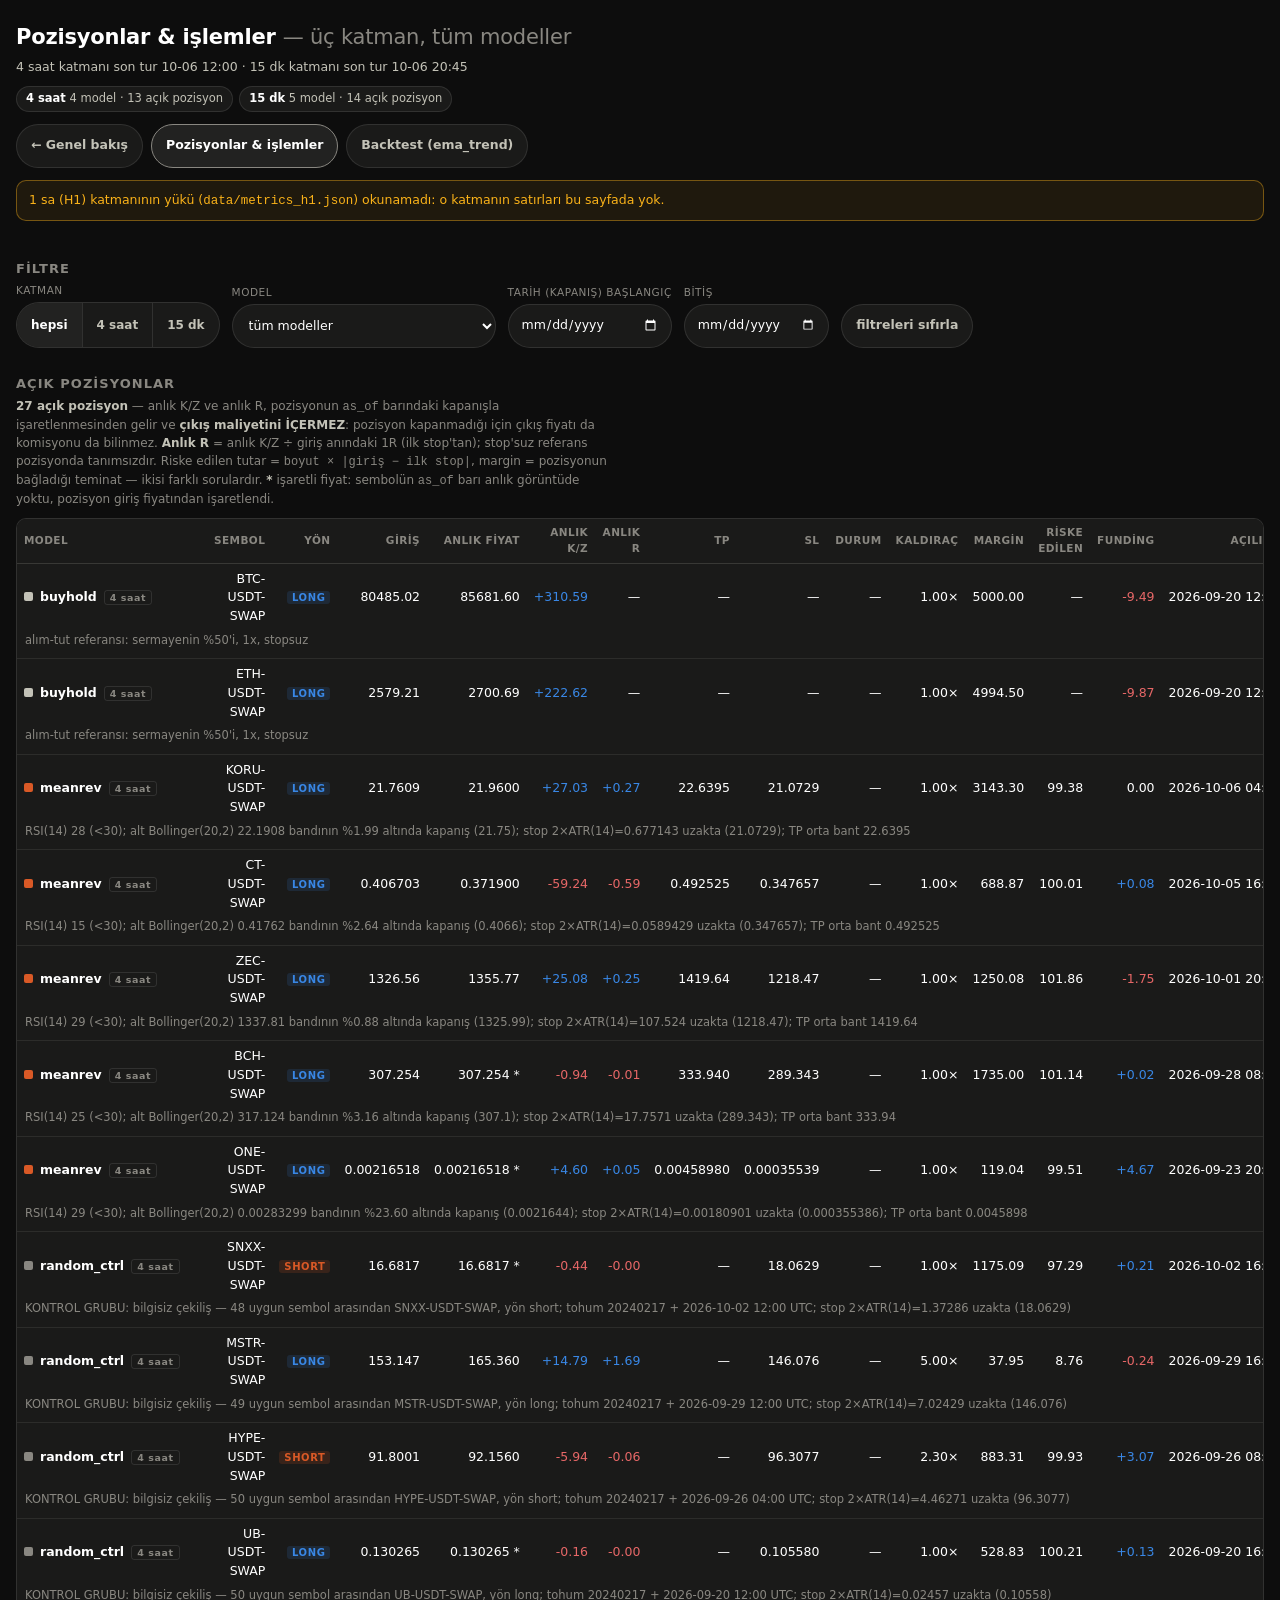
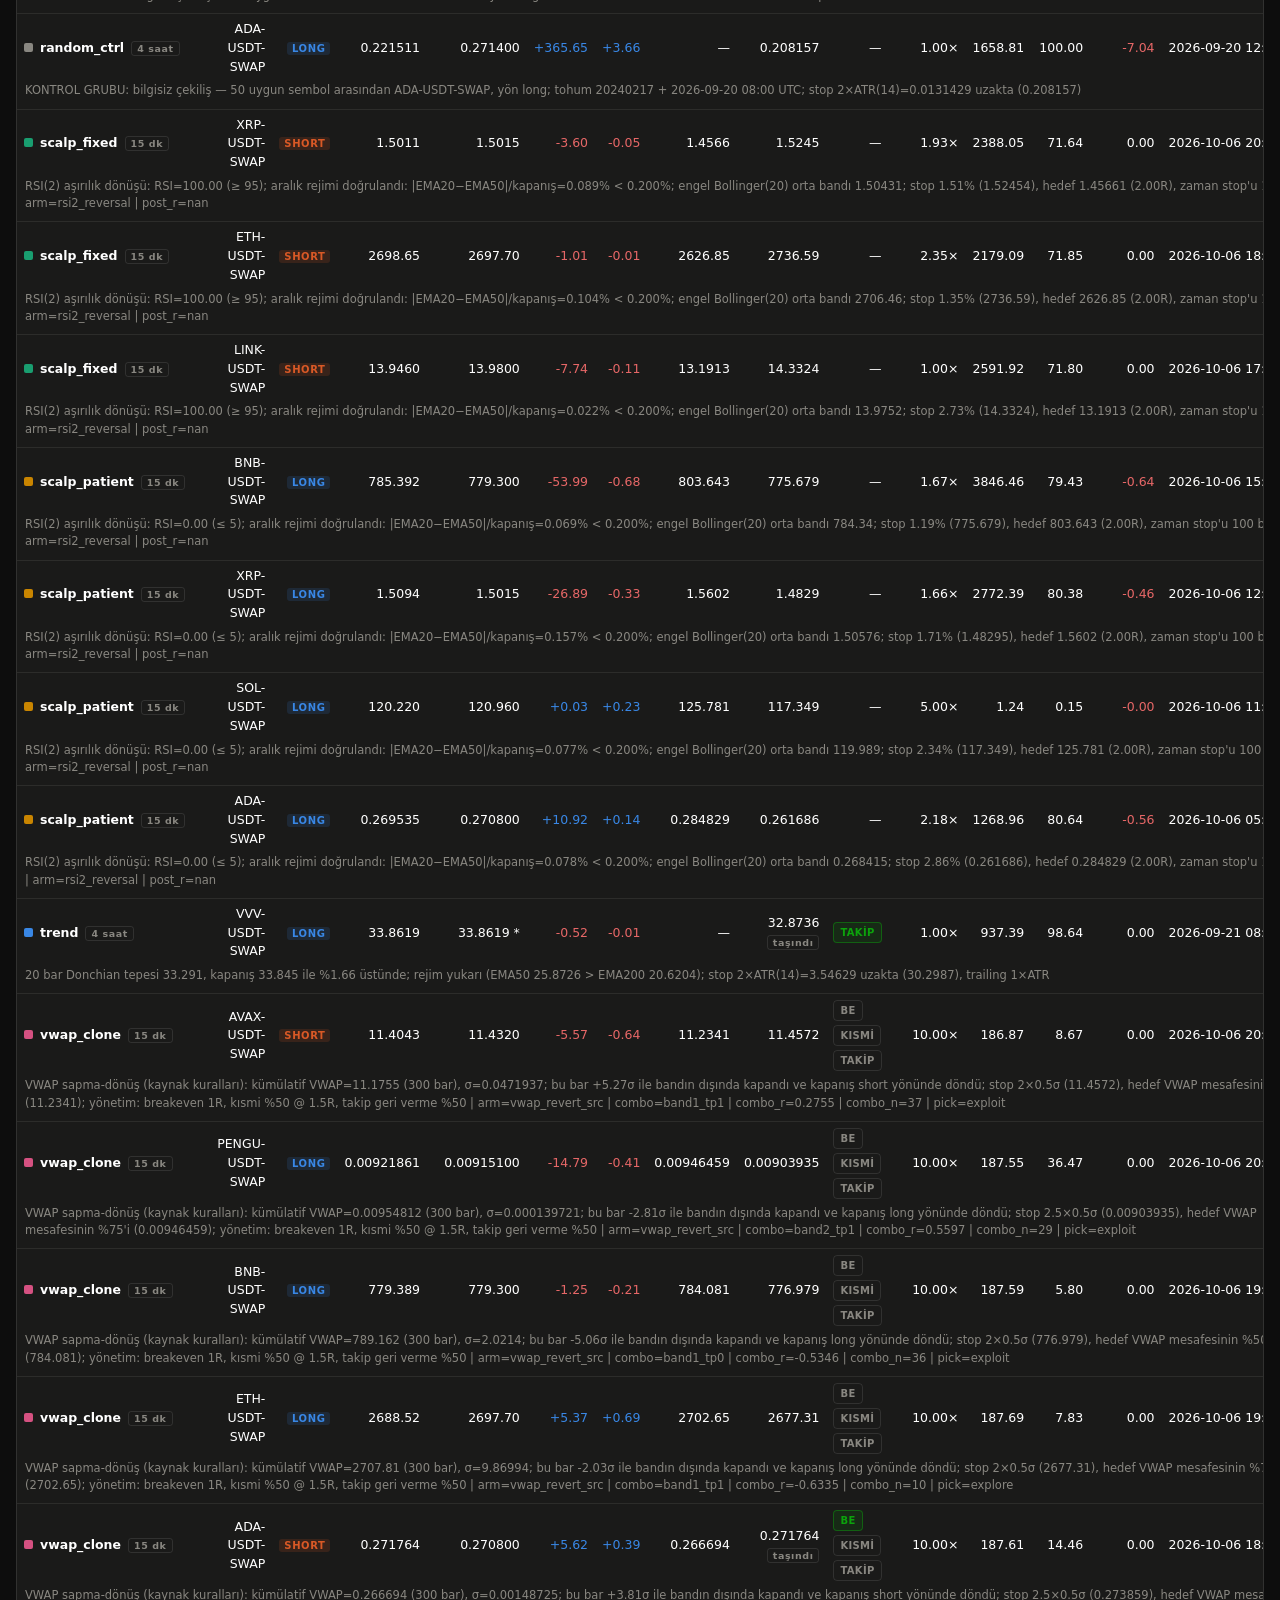
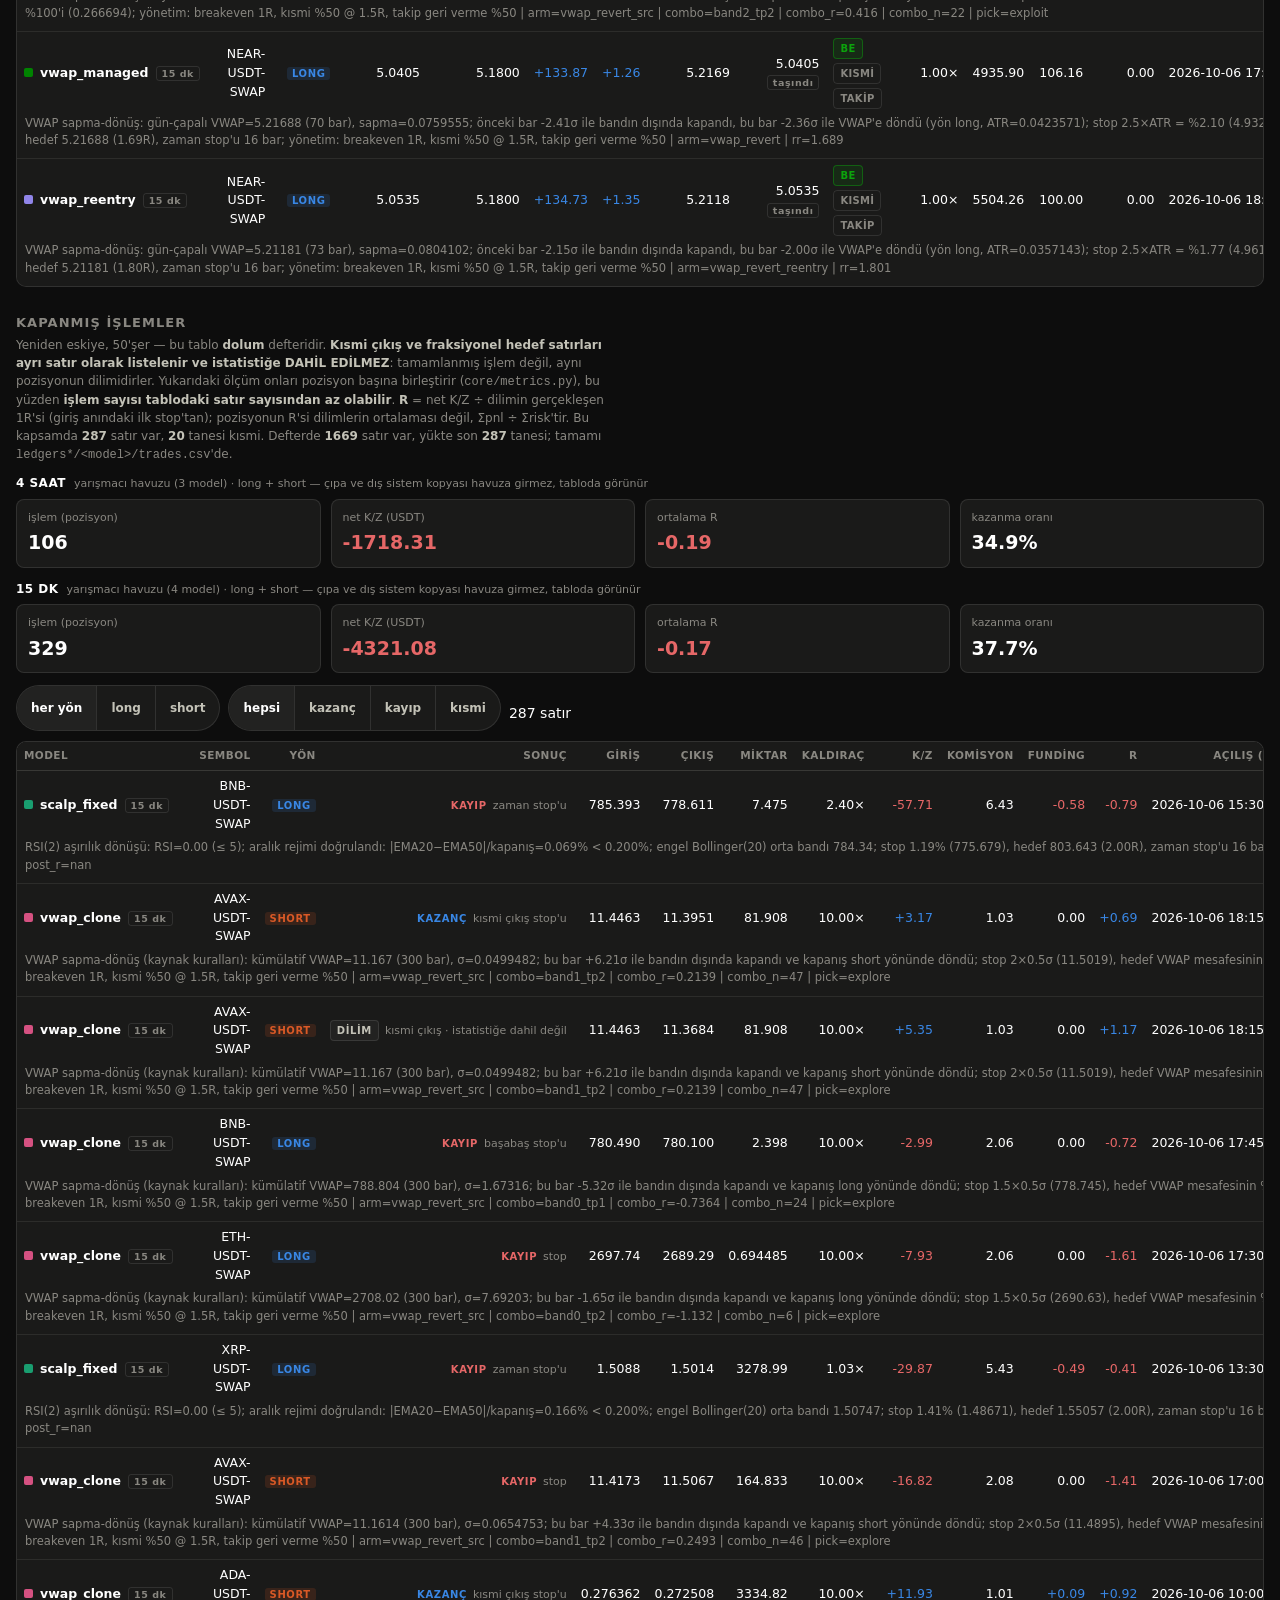
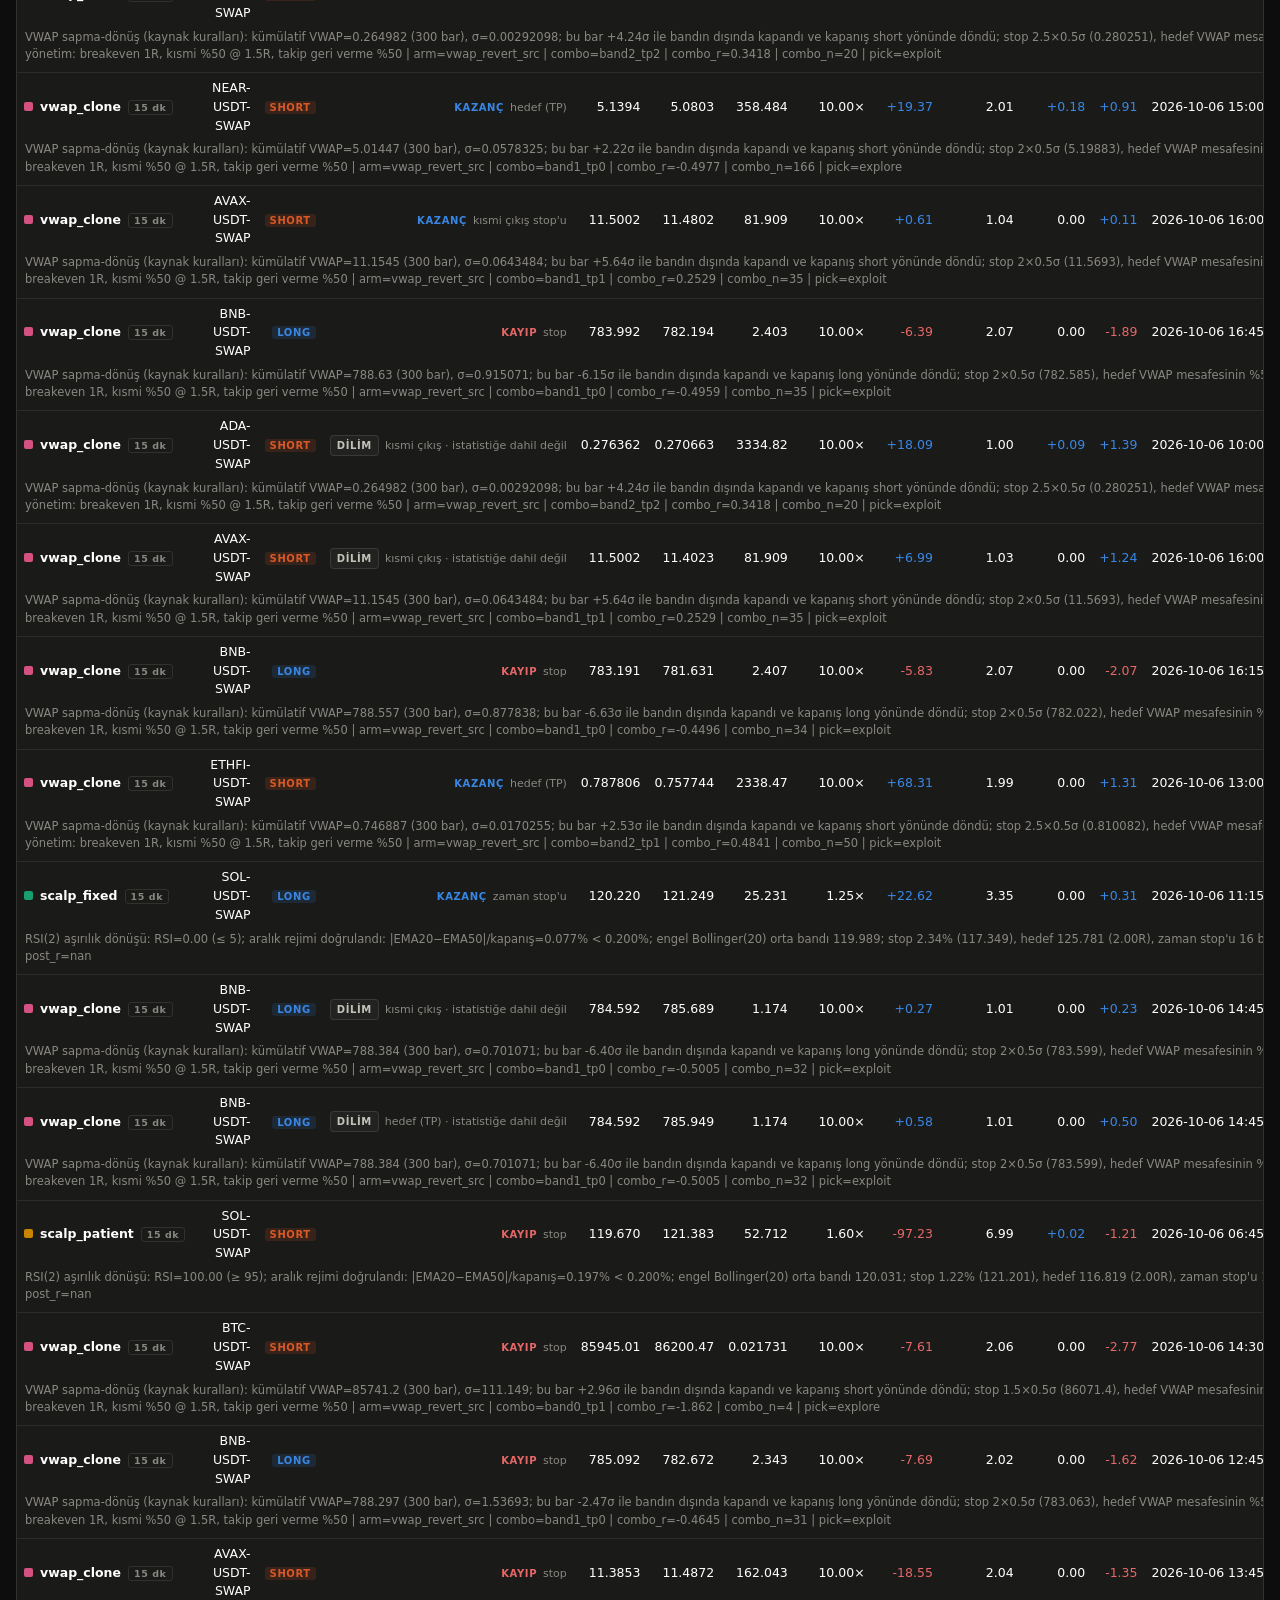
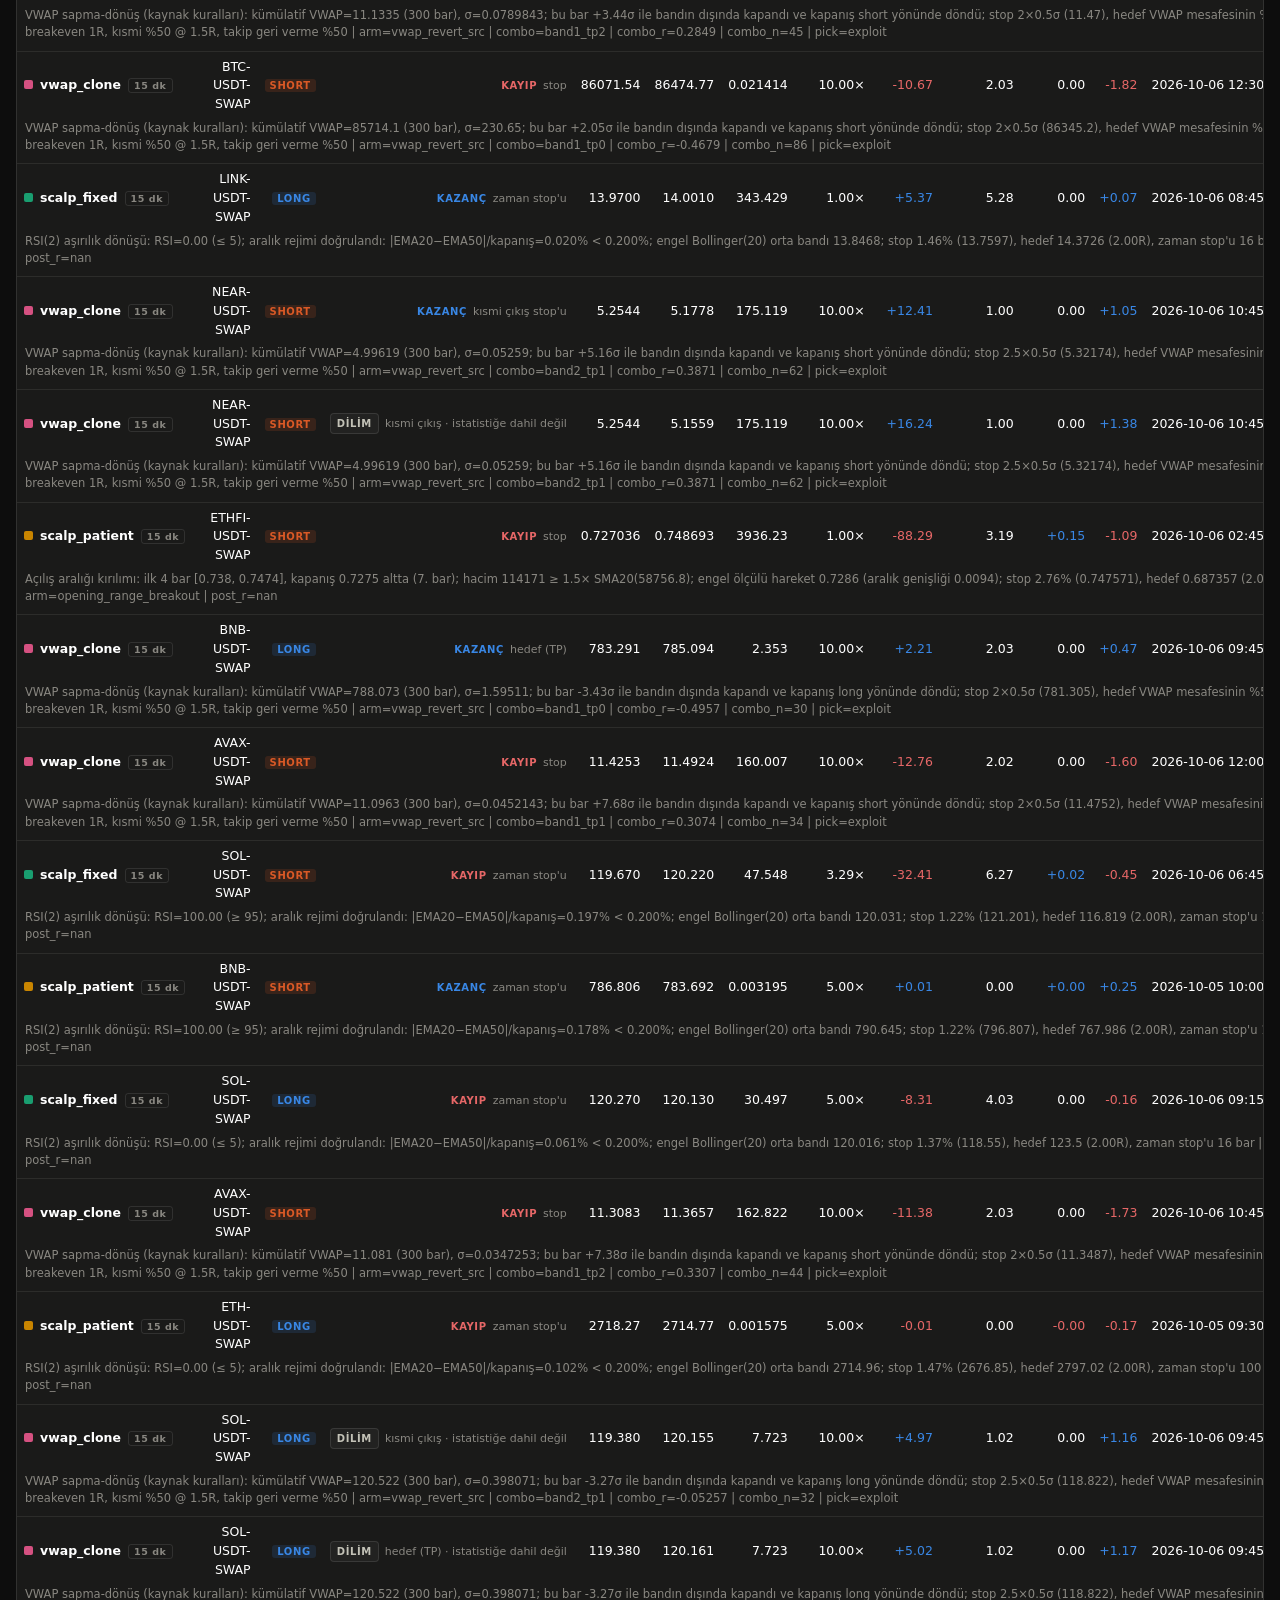
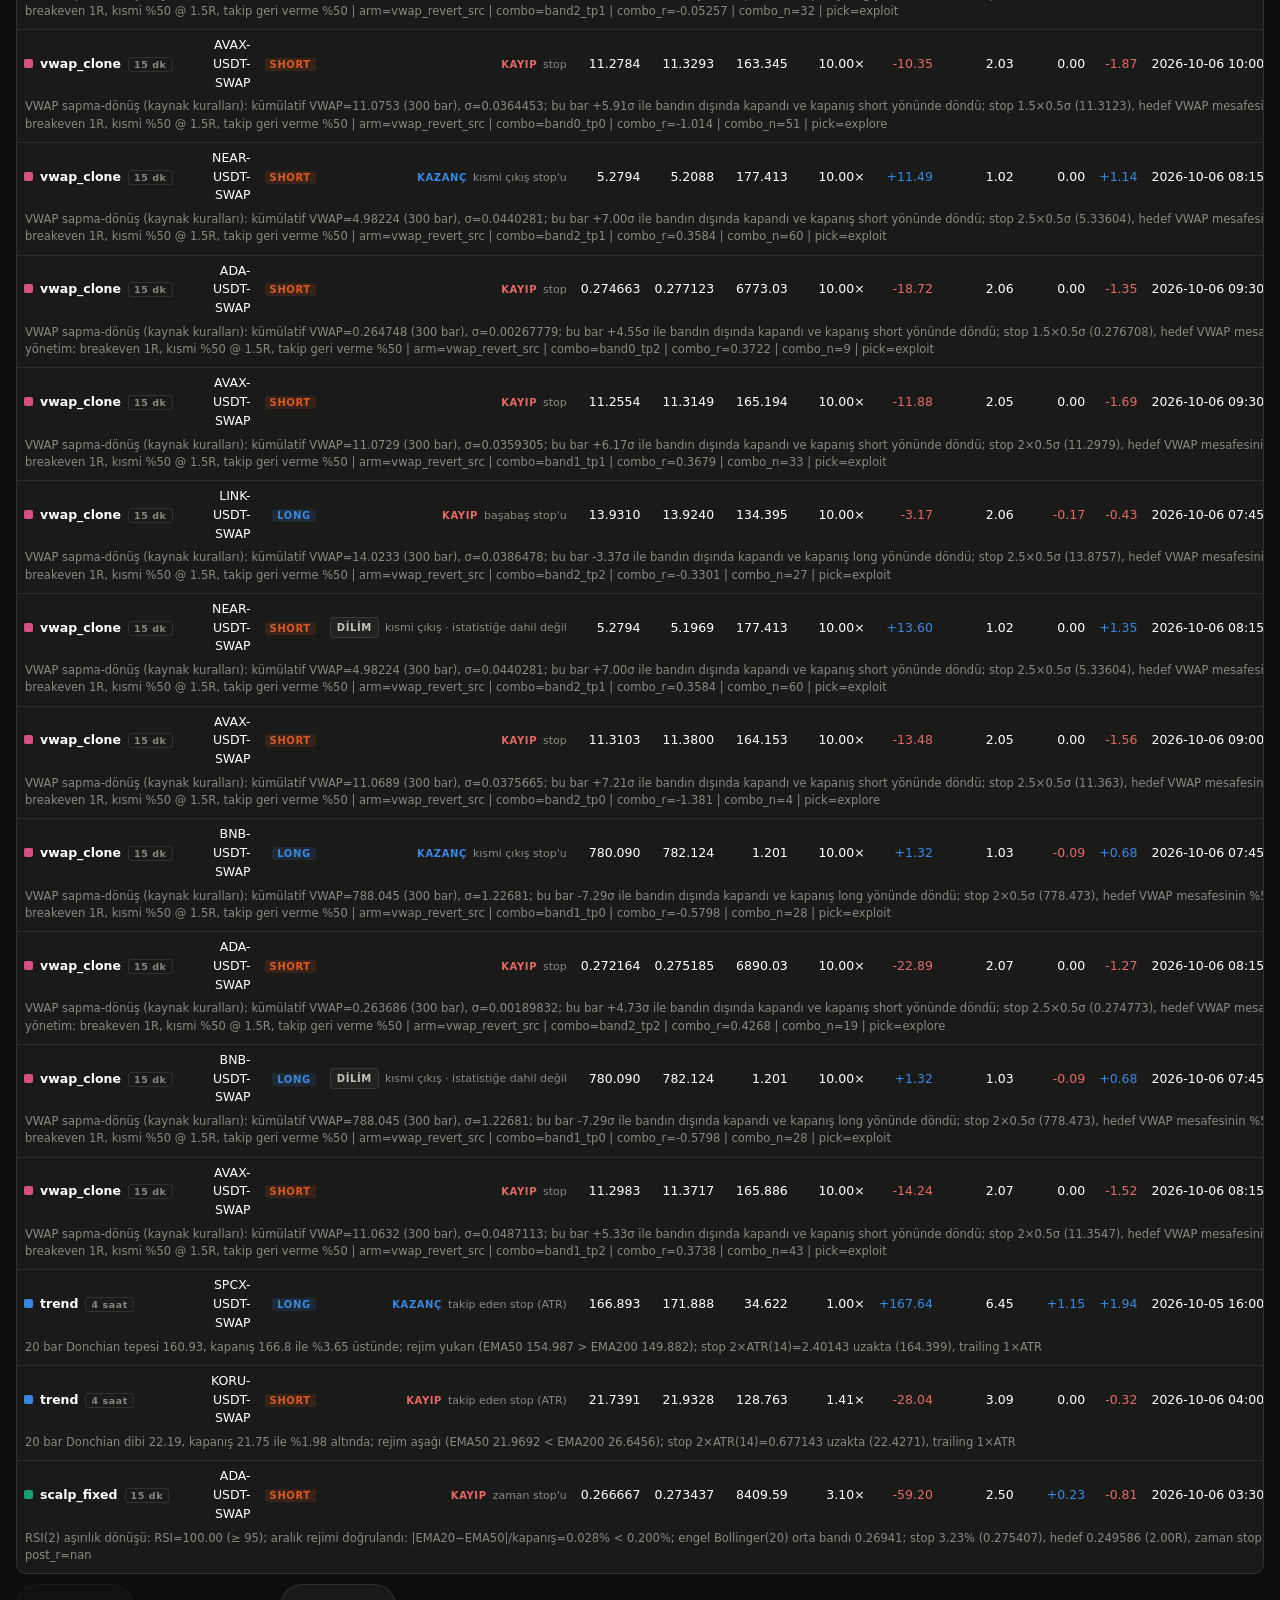
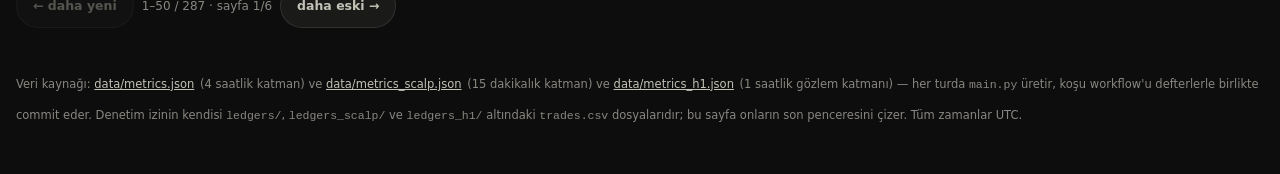
==== commit ba617676: "h1: 1-hour observation layer (vwap_managed + vwap_reentry), run-h1 workflow, per-layer Telegram, sit" ====
--- a/docs/positions.html
+++ b/docs/positions.html
@@ -8,8 +8,8 @@
 <link rel="icon" href="data:,">
 <title>Pozisyonlar & işlemler — Paper Trading</title>
 <!--
-  YOĞUN GÖRÜNÜM: açık pozisyonların ve kapanmış işlemlerin tamamı, İKİ KATMAN
-  (4 saatlik `base` ve 15 dakikalık `scalp`) tek sayfada, model filtresiyle.
+  YOĞUN GÖRÜNÜM: açık pozisyonların ve kapanmış işlemlerin tamamı, ÜÇ KATMAN
+  (4 saatlik `base`, 15 dakikalık `scalp` ve 1 saatlik `h1` gözlem katmanı) tek sayfada, model filtresiyle.
 
   Neden iki katman aynı sayfada ama aynı İSTATİSTİKTE değil: bu sayfa bir sıralama
   tablosu değil, bir DEFTER GÖRÜNÜMÜDÜR — "şu anda ne açık, bugüne kadar ne kapandı"
@@ -81,7 +81,7 @@
 <div class="wrap wide-page">
 
   <header class="top">
-    <h1>Pozisyonlar &amp; işlemler <span>— iki katman, tüm modeller</span></h1>
+    <h1>Pozisyonlar &amp; işlemler <span>— üç katman, tüm modeller</span></h1>
     <p class="sub" id="stamp">yükleniyor…</p>
     <div class="chips" id="chips"></div>
     <nav class="nav">
@@ -116,9 +116,10 @@
 
   <footer>
     Veri kaynağı: <a href="data/metrics.json">data/metrics.json</a> (4 saatlik katman) ve
-    <a href="data/metrics_scalp.json">data/metrics_scalp.json</a> (15 dakikalık katman) —
+    <a href="data/metrics_scalp.json">data/metrics_scalp.json</a> (15 dakikalık katman) ve
+    <a href="data/metrics_h1.json">data/metrics_h1.json</a> (1 saatlik gözlem katmanı) —
     her turda <code>main.py</code> üretir, koşu workflow'u defterlerle birlikte commit eder.
-    Denetim izinin kendisi <code>ledgers/</code> ve <code>ledgers_scalp/</code> altındaki
+    Denetim izinin kendisi <code>ledgers/</code>, <code>ledgers_scalp/</code> ve <code>ledgers_h1/</code> altındaki
     <code>trades.csv</code> dosyalarıdır; bu sayfa onların son penceresini çizer.
     Tüm zamanlar UTC. <span id="foot-extra"></span>
   </footer>
@@ -138,6 +139,7 @@
 const LAYERS = [
   { key: "base",  file: "data/metrics.json",       label: "4 saat",  note: "ana yarışma" },
   { key: "scalp", file: "data/metrics_scalp.json", label: "15 dk",   note: "scalp katmanı" },
+  { key: "h1",    file: "data/metrics_h1.json",    label: "1 sa (H1)", note: "H1 gözlem katmanı — ön-kayıtsız" },
 ];
 
 const TRADE_PAGE_SIZE = 50;
